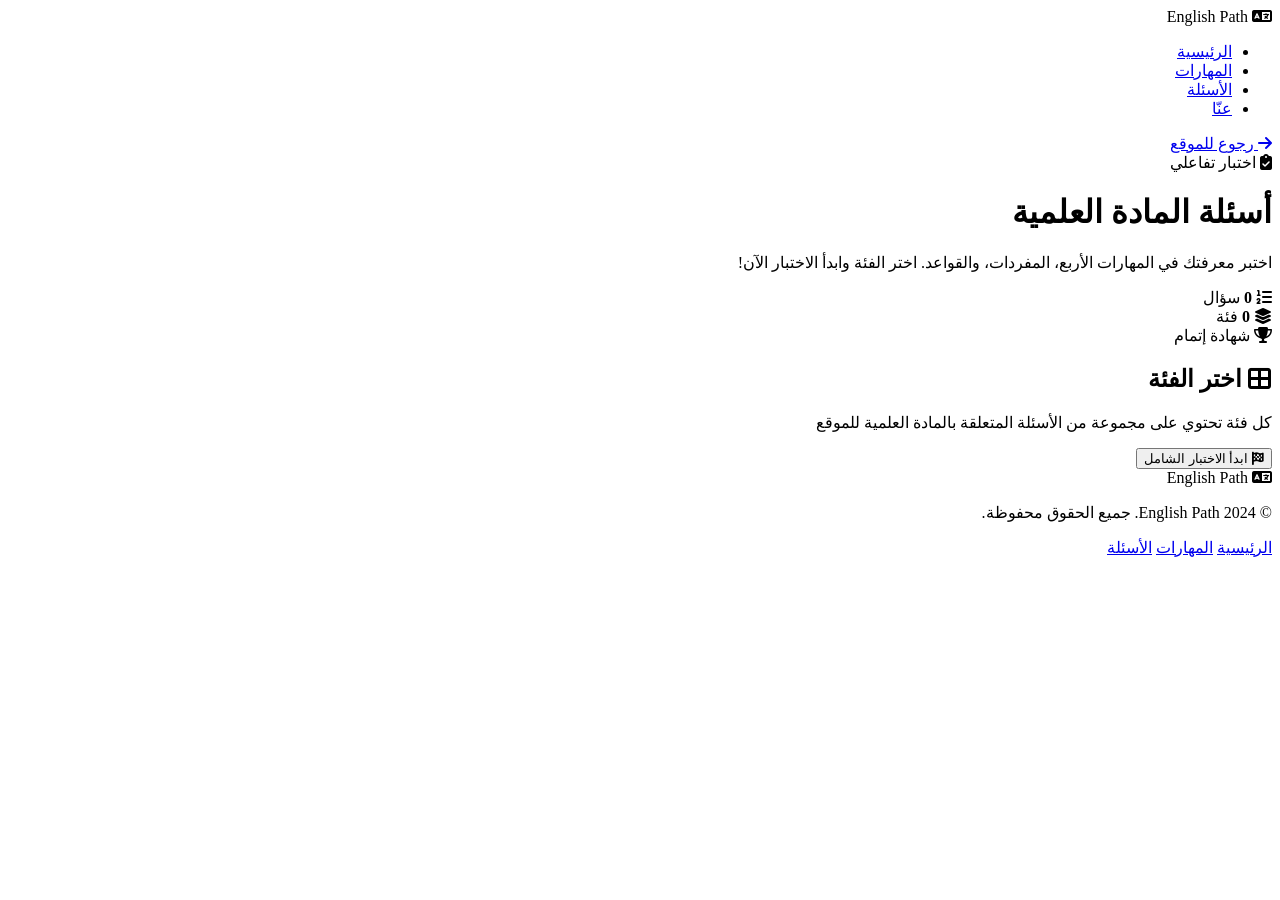
==== questions.html @ 17fed133 "Update questions.html" ====
<!DOCTYPE html>
<html lang="ar" dir="rtl">
<head>
  <meta charset="UTF-8">
  <meta name="viewport" content="width=device-width, initial-scale=1.0">
  <title>أسئلة المادة العلمية - English Path</title>
  <link href="https://fonts.googleapis.com/css2?family=Poppins:wght@300;400;500;600;700&family=Noto+Naskh+Arabic:wght@400;700&display=swap" rel="stylesheet">
  <link rel="stylesheet" href="https://cdnjs.cloudflare.com/ajax/libs/font-awesome/6.4.0/css/all.min.css">
  <link rel="stylesheet" href="questions.css">
</head>
<body>
  <!-- Navigation -->
  <nav class="navbar">
    <div class="logo">
      <i class="fas fa-language"></i>
      <span>English Path</span>
    </div>
    <ul class="nav-links">
      <li><a href="index.html">الرئيسية</a></li>
      <li><a href="index.html#skills">المهارات</a></li>
      <li><a href="questions.html" class="active">الأسئلة</a></li>
      <li><a href="index.html#about">عنّا</a></li>
    </ul>
    <a href="index.html" class="btn-back"><i class="fas fa-arrow-right"></i> رجوع للموقع</a>
  </nav>

  <!-- Page Header -->
  <header class="quiz-hero">
    <div class="quiz-hero-content">
      <span class="hero-badge"><i class="fas fa-clipboard-check"></i> اختبار تفاعلي</span>
      <h1>أسئلة <span class="highlight">المادة العلمية</span></h1>
      <p>اختبر معرفتك في المهارات الأربع، المفردات، والقواعد. اختر الفئة وابدأ الاختبار الآن!</p>
      <div class="hero-stats">
        <div class="stat">
          <i class="fas fa-list-ol"></i>
          <span><strong id="totalQuestionsHeader">0</strong> سؤال</span>
        </div>
        <div class="stat">
          <i class="fas fa-layer-group"></i>
          <span><strong id="totalCategoriesHeader">0</strong> فئة</span>
        </div>
        <div class="stat">
          <i class="fas fa-trophy"></i>
          <span>شهادة إتمام</span>
        </div>
      </div>
    </div>
  </header>

  <!-- Category Selection -->
  <section class="category-section" id="categorySection">
    <div class="section-header">
      <h2><i class="fas fa-th-large"></i> اختر الفئة</h2>
      <p>كل فئة تحتوي على مجموعة من الأسئلة المتعلقة بالمادة العلمية للموقع</p>
    </div>
    <div class="categories-grid" id="categoriesGrid">
      <!-- Categories will be generated by JavaScript -->
    </div>
    <div class="category-actions">
      <button class="btn-all" id="startAllBtn">
        <i class="fas fa-flag-checkered"></i> ابدأ الاختبار الشامل
      </button>
    </div>
  </section>

  <!-- Quiz Section -->
  <section class="quiz-section" id="quizSection" style="display: none;">
    <div class="quiz-container">
      <!-- Quiz Header -->
      <div class="quiz-header">
        <div class="quiz-info">
          <span class="category-tag" id="currentCategory"><i class="fas fa-book"></i> القراءة</span>
          <span class="question-counter">السؤال <strong id="currentQuestionNum">1</strong> من <strong id="totalQuestionsNum">1</strong></span>
        </div>
        <div class="quiz-progress-wrap">
          <div class="quiz-progress">
            <div class="quiz-progress-bar" id="quizProgressBar"></div>
          </div>
          <span class="score-live"><i class="fas fa-star"></i> <span id="liveScore">0</span></span>
        </div>
      </div>

      <!-- Question Card -->
      <div class="question-card">
        <h3 class="question-text" id="questionText"></h3>
        <div class="answers" id="answersContainer"></div>
      </div>

      <!-- Navigation Buttons -->
      <div class="quiz-nav">
        <button class="btn-prev" id="prevBtn" disabled><i class="fas fa-chevron-right"></i> السابق</button>
        <button class="btn-next" id="nextBtn">التالي <i class="fas fa-chevron-left"></i></button>
      </div>
    </div>
  </section>

  <!-- Results Section -->
  <section class="results-section" id="resultsSection" style="display: none;">
    <div class="results-card">
      <div class="results-icon" id="resultsIcon">
        <i class="fas fa-trophy"></i>
      </div>
      <h2 id="resultsTitle">أحسنت!</h2>
      <p id="resultsMessage"></p>
      <div class="results-score">
        <div class="score-circle">
          <span id="resultsPercent">0</span><small>%</small>
        </div>
        <div class="score-details">
          <p><i class="fas fa-check-circle"></i> إجابات صحيحة: <strong id="correctCount">0</strong></p>
          <p><i class="fas fa-times-circle"></i> إجابات خاطئة: <strong id="wrongCount">0</strong></p>
          <p><i class="fas fa-list"></i> المجموع: <strong id="totalCount">0</strong></p>
        </div>
      </div>
      <div class="results-actions">
        <button class="btn-retry" id="retryBtn"><i class="fas fa-redo"></i> إعادة المحاولة</button>
        <button class="btn-home" id="homeBtn"><i class="fas fa-home"></i> كل الفئات</button>
      </div>
    </div>
  </section>

  <!-- Review Section -->
  <section class="review-section" id="reviewSection" style="display: none;">
    <div class="section-header">
      <h2><i class="fas fa-search"></i> مراجعة الإجابات</h2>
      <p>راجع إجاباتك وتعلّم من الأخطاء</p>
    </div>
    <div class="review-list" id="reviewList"></div>
  </section>

  <!-- Footer -->
  <footer>
    <div class="footer-content">
      <div class="footer-logo">
        <i class="fas fa-language"></i>
        <span>English Path</span>
      </div>
      <p>&copy; 2024 English Path. جميع الحقوق محفوظة.</p>
      <div class="footer-links">
        <a href="index.html">الرئيسية</a>
        <a href="index.html#skills">المهارات</a>
        <a href="questions.html">الأسئلة</a>
      </div>
    </div>
  </footer>

  <script src="questions.js"></script>
</body>
</html>
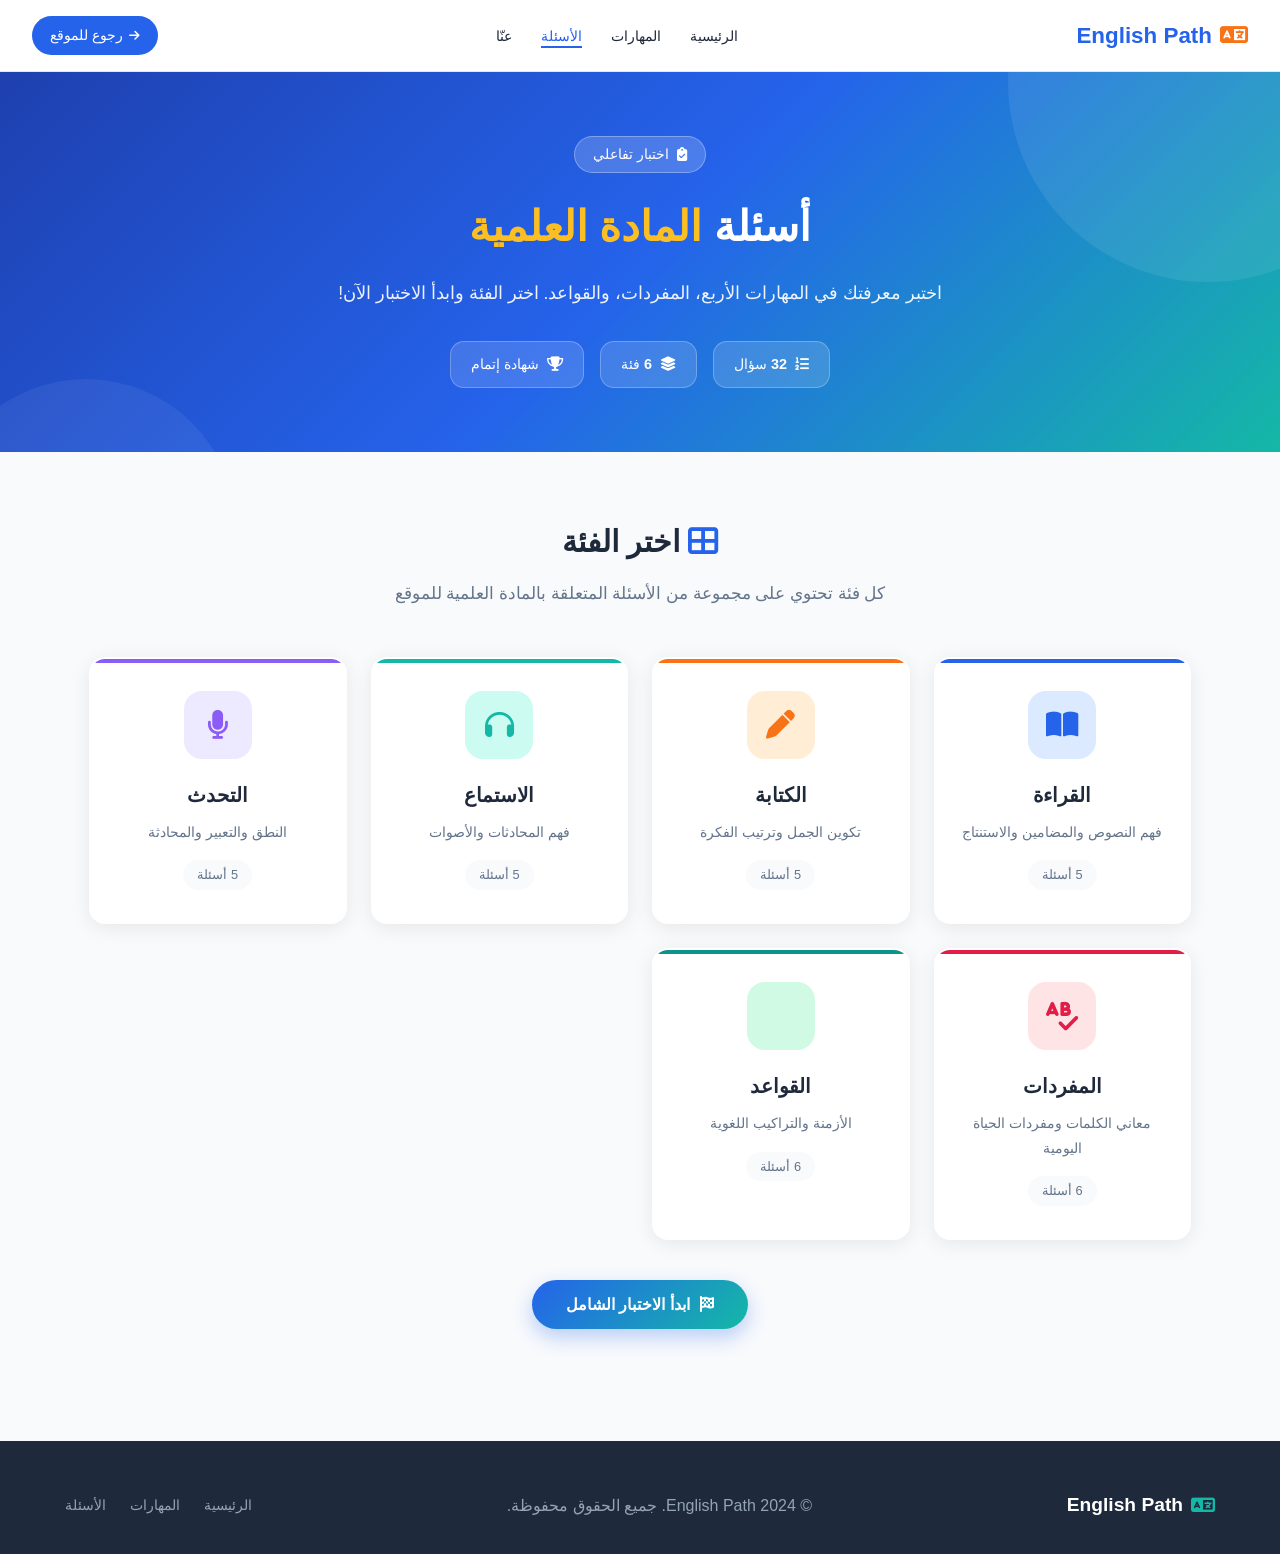
==== commit 4a7604c4: "PWA offline + install popup (2026-10-17): questions.html" ====
--- a/questions.html
+++ b/questions.html
@@ -7,6 +7,15 @@
   <link href="https://fonts.googleapis.com/css2?family=Poppins:wght@300;400;500;600;700&family=Noto+Naskh+Arabic:wght@400;700&display=swap" rel="stylesheet">
   <link rel="stylesheet" href="https://cdnjs.cloudflare.com/ajax/libs/font-awesome/6.4.0/css/all.min.css">
   <link rel="stylesheet" href="questions.css">
+  <!-- PWA / installable app (added 2026-10-17) -->
+  <link rel="manifest" href="manifest.json">
+  <meta name="theme-color" content="#2563eb">
+  <link rel="icon" type="image/png" sizes="32x32" href="icons/favicon-32.png">
+  <link rel="apple-touch-icon" href="icons/apple-touch-icon.png">
+  <meta name="mobile-web-app-capable" content="yes">
+  <meta name="apple-mobile-web-app-capable" content="yes">
+  <meta name="apple-mobile-web-app-title" content="English Path">
+  <meta name="apple-mobile-web-app-status-bar-style" content="black-translucent">
 </head>
 <body>
   <!-- Navigation -->
@@ -145,5 +154,6 @@
   </footer>
 
   <script src="questions.js"></script>
+  <script src="pwa.js" defer></script>
 </body>
 </html>
--- a/questions.css
+++ b/questions.css
@@ -0,0 +1,1023 @@
+:root {
+  --primary-color: #2563eb;
+  --primary-dark: #1e40af;
+  --primary-light: #dbeafe;
+  --secondary-color: #14b8a6;
+  --accent-color: #f97316;
+  --text-color: #1e293b;
+  --text-light: #64748b;
+  --bg-light: #f8fafc;
+  --white: #ffffff;
+  --card-bg: #ffffff;
+  --success: #16a34a;
+  --danger: #dc2626;
+  --shadow: 0 4px 20px rgba(0, 0, 0, 0.08);
+  --shadow-lg: 0 12px 30px rgba(0, 0, 0, 0.12);
+  --transition: 0.3s ease;
+  --radius: 16px;
+}
+
+* {
+  margin: 0;
+  padding: 0;
+  box-sizing: border-box;
+}
+
+html {
+  scroll-behavior: smooth;
+}
+
+body {
+  font-family: 'Noto Naskh Arabic', sans-serif;
+  direction: rtl;
+  color: var(--text-color);
+  background-color: var(--bg-light);
+  line-height: 1.7;
+}
+
+a {
+  text-decoration: none;
+  color: inherit;
+}
+
+ul {
+  list-style: none;
+}
+
+/* Navigation */
+.navbar {
+  position: sticky;
+  top: 0;
+  width: 100%;
+  background: rgba(255, 255, 255, 0.95);
+  backdrop-filter: blur(10px);
+  z-index: 1000;
+  padding: 1rem 2rem;
+  display: flex;
+  justify-content: space-between;
+  align-items: center;
+  border-bottom: 1px solid #e2e8f0;
+  gap: 1rem;
+  flex-wrap: wrap;
+}
+
+.logo {
+  display: flex;
+  align-items: center;
+  font-family: 'Poppins', sans-serif;
+  font-size: 1.4rem;
+  font-weight: 700;
+  color: var(--primary-color);
+}
+
+.logo i {
+  margin-left: 8px;
+  color: var(--accent-color);
+}
+
+.nav-links {
+  display: flex;
+  gap: 1.8rem;
+}
+
+.nav-links a {
+  font-family: 'Poppins', sans-serif;
+  font-size: 0.9rem;
+  font-weight: 500;
+  color: var(--text-color);
+  transition: var(--transition);
+  position: relative;
+  padding-bottom: 4px;
+}
+
+.nav-links a::after {
+  content: '';
+  position: absolute;
+  bottom: 0;
+  right: 0;
+  width: 0;
+  height: 2px;
+  background: var(--primary-color);
+  transition: var(--transition);
+}
+
+.nav-links a:hover::after,
+.nav-links a.active::after {
+  width: 100%;
+}
+
+.nav-links a.active {
+  color: var(--primary-color);
+}
+
+.btn-back {
+  display: inline-flex;
+  align-items: center;
+  gap: 6px;
+  padding: 8px 18px;
+  background: var(--primary-color);
+  color: var(--white);
+  border-radius: 25px;
+  font-family: 'Poppins', sans-serif;
+  font-size: 0.85rem;
+  font-weight: 500;
+  transition: var(--transition);
+}
+
+.btn-back:hover {
+  background: var(--primary-dark);
+  transform: translateY(-2px);
+}
+
+.btn-back i {
+  font-size: 0.75rem;
+}
+
+/* Quiz Hero */
+.quiz-hero {
+  background: linear-gradient(135deg, #1e40af 0%, #2563eb 50%, #14b8a6 100%);
+  color: var(--white);
+  padding: 4rem 2rem;
+  text-align: center;
+  position: relative;
+  overflow: hidden;
+}
+
+.quiz-hero::before {
+  content: '';
+  position: absolute;
+  top: -50%;
+  right: -10%;
+  width: 400px;
+  height: 400px;
+  background: rgba(255, 255, 255, 0.08);
+  border-radius: 50%;
+}
+
+.quiz-hero::after {
+  content: '';
+  position: absolute;
+  bottom: -60%;
+  left: -5%;
+  width: 300px;
+  height: 300px;
+  background: rgba(255, 255, 255, 0.06);
+  border-radius: 50%;
+}
+
+.quiz-hero-content {
+  position: relative;
+  z-index: 2;
+  max-width: 750px;
+  margin: 0 auto;
+}
+
+.hero-badge {
+  display: inline-flex;
+  align-items: center;
+  gap: 8px;
+  background: rgba(255, 255, 255, 0.18);
+  border: 1px solid rgba(255, 255, 255, 0.3);
+  padding: 6px 18px;
+  border-radius: 30px;
+  font-size: 0.85rem;
+  margin-bottom: 1.2rem;
+  font-family: 'Poppins', sans-serif;
+}
+
+.quiz-hero h1 {
+  font-family: 'Poppins', sans-serif;
+  font-size: 2.6rem;
+  font-weight: 700;
+  margin-bottom: 1rem;
+}
+
+.quiz-hero h1 .highlight {
+  color: #fbbf24;
+}
+
+.quiz-hero p {
+  font-size: 1.1rem;
+  opacity: 0.92;
+  margin-bottom: 2rem;
+}
+
+.hero-stats {
+  display: flex;
+  justify-content: center;
+  gap: 1rem;
+  flex-wrap: wrap;
+}
+
+.hero-stats .stat {
+  display: flex;
+  align-items: center;
+  gap: 8px;
+  background: rgba(255, 255, 255, 0.14);
+  border: 1px solid rgba(255, 255, 255, 0.25);
+  padding: 10px 20px;
+  border-radius: 14px;
+  font-size: 0.9rem;
+}
+
+.hero-stats .stat strong {
+  font-family: 'Poppins', sans-serif;
+}
+
+/* Section header */
+.section-header {
+  text-align: center;
+  margin-bottom: 3rem;
+}
+
+.section-header h2 {
+  font-family: 'Poppins', sans-serif;
+  font-size: 1.9rem;
+  font-weight: 600;
+  margin-bottom: 0.8rem;
+  color: var(--text-color);
+}
+
+.section-header h2 i {
+  color: var(--primary-color);
+}
+
+.section-header p {
+  color: var(--text-light);
+  font-size: 1.05rem;
+  max-width: 620px;
+  margin: 0 auto;
+}
+
+/* Category Section */
+.category-section {
+  max-width: 1150px;
+  margin: 0 auto;
+  padding: 4rem 1.5rem;
+}
+
+.categories-grid {
+  display: grid;
+  grid-template-columns: repeat(auto-fit, minmax(240px, 1fr));
+  gap: 1.5rem;
+}
+
+.category-card {
+  background: var(--card-bg);
+  border-radius: var(--radius);
+  padding: 2rem 1.5rem;
+  box-shadow: var(--shadow);
+  cursor: pointer;
+  transition: var(--transition);
+  border: 2px solid transparent;
+  position: relative;
+  overflow: hidden;
+  text-align: center;
+}
+
+.category-card::before {
+  content: '';
+  position: absolute;
+  top: 0;
+  right: 0;
+  left: 0;
+  height: 4px;
+  background: var(--cat-color, var(--primary-color));
+}
+
+.category-card:hover {
+  transform: translateY(-8px);
+  box-shadow: var(--shadow-lg);
+  border-color: var(--cat-color, var(--primary-color));
+}
+
+.category-icon {
+  width: 68px;
+  height: 68px;
+  border-radius: 18px;
+  display: flex;
+  align-items: center;
+  justify-content: center;
+  font-size: 1.8rem;
+  margin: 0 auto 1.2rem;
+  background: var(--cat-bg, var(--primary-light));
+  color: var(--cat-color, var(--primary-color));
+  transition: var(--transition);
+}
+
+.category-card:hover .category-icon {
+  transform: scale(1.1) rotate(-5deg);
+}
+
+.category-card h3 {
+  font-family: 'Poppins', sans-serif;
+  font-size: 1.25rem;
+  margin-bottom: 0.5rem;
+}
+
+.category-card p {
+  color: var(--text-light);
+  font-size: 0.9rem;
+  margin-bottom: 1rem;
+}
+
+.category-count {
+  display: inline-block;
+  background: var(--bg-light);
+  color: var(--text-light);
+  padding: 4px 14px;
+  border-radius: 20px;
+  font-size: 0.8rem;
+  font-family: 'Poppins', sans-serif;
+}
+
+.category-actions {
+  text-align: center;
+  margin-top: 2.5rem;
+}
+
+.btn-all {
+  display: inline-flex;
+  align-items: center;
+  gap: 10px;
+  padding: 15px 34px;
+  background: linear-gradient(135deg, var(--primary-color), var(--secondary-color));
+  color: var(--white);
+  border: none;
+  border-radius: 30px;
+  font-family: 'Poppins', sans-serif;
+  font-size: 1rem;
+  font-weight: 600;
+  cursor: pointer;
+  transition: var(--transition);
+  box-shadow: 0 8px 20px rgba(37, 99, 235, 0.3);
+}
+
+.btn-all:hover {
+  transform: translateY(-3px);
+  box-shadow: 0 12px 28px rgba(37, 99, 235, 0.4);
+}
+
+/* Quiz Section */
+.quiz-section {
+  max-width: 820px;
+  margin: 0 auto;
+  padding: 3rem 1.5rem;
+}
+
+.quiz-container {
+  background: var(--card-bg);
+  border-radius: var(--radius);
+  box-shadow: var(--shadow-lg);
+  padding: 2rem;
+}
+
+.quiz-header {
+  margin-bottom: 2rem;
+}
+
+.quiz-info {
+  display: flex;
+  justify-content: space-between;
+  align-items: center;
+  flex-wrap: wrap;
+  gap: 0.8rem;
+  margin-bottom: 1rem;
+}
+
+.category-tag {
+  display: inline-flex;
+  align-items: center;
+  gap: 8px;
+  background: var(--primary-light);
+  color: var(--primary-color);
+  padding: 6px 16px;
+  border-radius: 20px;
+  font-size: 0.85rem;
+  font-weight: 600;
+  font-family: 'Poppins', sans-serif;
+}
+
+.question-counter {
+  color: var(--text-light);
+  font-size: 0.9rem;
+}
+
+.question-counter strong {
+  color: var(--primary-color);
+  font-family: 'Poppins', sans-serif;
+}
+
+.quiz-progress-wrap {
+  display: flex;
+  align-items: center;
+  gap: 1rem;
+}
+
+.quiz-progress {
+  flex: 1;
+  height: 8px;
+  background: #e2e8f0;
+  border-radius: 5px;
+  overflow: hidden;
+}
+
+.quiz-progress-bar {
+  height: 100%;
+  width: 0;
+  background: linear-gradient(90deg, var(--primary-color), var(--secondary-color));
+  border-radius: 5px;
+  transition: width 0.4s ease;
+}
+
+.score-live {
+  display: inline-flex;
+  align-items: center;
+  gap: 5px;
+  color: var(--accent-color);
+  font-weight: 700;
+  font-family: 'Poppins', sans-serif;
+  font-size: 0.95rem;
+  white-space: nowrap;
+}
+
+/* Question Card */
+.question-card {
+  min-height: 260px;
+}
+
+.question-text {
+  font-size: 1.3rem;
+  font-weight: 600;
+  margin-bottom: 1.8rem;
+  line-height: 1.7;
+  color: var(--text-color);
+}
+
+.question-text .en {
+  font-family: 'Poppins', sans-serif;
+  direction: ltr;
+  display: inline-block;
+  color: var(--primary-dark);
+  background: var(--primary-light);
+  padding: 2px 10px;
+  border-radius: 8px;
+  margin: 0 3px;
+}
+
+.answers {
+  display: flex;
+  flex-direction: column;
+  gap: 0.9rem;
+}
+
+.answer-option {
+  display: flex;
+  align-items: center;
+  gap: 14px;
+  padding: 1rem 1.2rem;
+  background: var(--bg-light);
+  border: 2px solid #e2e8f0;
+  border-radius: 14px;
+  cursor: pointer;
+  transition: var(--transition);
+  font-size: 1rem;
+  text-align: right;
+  width: 100%;
+  font-family: inherit;
+  color: var(--text-color);
+}
+
+.answer-option:hover:not(.disabled) {
+  border-color: var(--primary-color);
+  background: #eff6ff;
+  transform: translateX(-5px);
+}
+
+.answer-option .opt-letter {
+  display: flex;
+  align-items: center;
+  justify-content: center;
+  width: 34px;
+  height: 34px;
+  min-width: 34px;
+  border-radius: 50%;
+  background: var(--white);
+  border: 2px solid #cbd5e1;
+  font-family: 'Poppins', sans-serif;
+  font-weight: 600;
+  font-size: 0.9rem;
+  color: var(--text-light);
+  transition: var(--transition);
+}
+
+.answer-option .opt-text {
+  flex: 1;
+}
+
+.answer-option .opt-text.en {
+  font-family: 'Poppins', sans-serif;
+  direction: ltr;
+  text-align: left;
+}
+
+.answer-option.selected {
+  border-color: var(--primary-color);
+  background: #eff6ff;
+}
+
+.answer-option.selected .opt-letter {
+  background: var(--primary-color);
+  border-color: var(--primary-color);
+  color: var(--white);
+}
+
+.answer-option.correct {
+  border-color: var(--success);
+  background: #f0fdf4;
+}
+
+.answer-option.correct .opt-letter {
+  background: var(--success);
+  border-color: var(--success);
+  color: var(--white);
+}
+
+.answer-option.wrong {
+  border-color: var(--danger);
+  background: #fef2f2;
+}
+
+.answer-option.wrong .opt-letter {
+  background: var(--danger);
+  border-color: var(--danger);
+  color: var(--white);
+}
+
+.answer-option.disabled {
+  cursor: default;
+}
+
+.answer-option .opt-icon {
+  margin-right: auto;
+  font-size: 1.1rem;
+}
+
+.answer-option.correct .opt-icon {
+  color: var(--success);
+}
+
+.answer-option.wrong .opt-icon {
+  color: var(--danger);
+}
+
+/* Quiz Nav */
+.quiz-nav {
+  display: flex;
+  justify-content: space-between;
+  margin-top: 2rem;
+  gap: 1rem;
+}
+
+.btn-prev, .btn-next {
+  display: inline-flex;
+  align-items: center;
+  gap: 8px;
+  padding: 12px 26px;
+  border-radius: 25px;
+  border: none;
+  font-family: 'Poppins', sans-serif;
+  font-size: 0.95rem;
+  font-weight: 600;
+  cursor: pointer;
+  transition: var(--transition);
+}
+
+.btn-prev {
+  background: var(--bg-light);
+  color: var(--text-color);
+  border: 2px solid #e2e8f0;
+}
+
+.btn-prev:hover:not(:disabled) {
+  background: #e2e8f0;
+}
+
+.btn-prev:disabled {
+  opacity: 0.45;
+  cursor: not-allowed;
+}
+
+.btn-next {
+  background: var(--primary-color);
+  color: var(--white);
+  margin-right: auto;
+}
+
+.btn-next:hover {
+  background: var(--primary-dark);
+  transform: translateY(-2px);
+}
+
+.btn-next.finish {
+  background: var(--success);
+}
+
+.btn-next.finish:hover {
+  background: #15803d;
+}
+
+/* Results Section */
+.results-section {
+  max-width: 720px;
+  margin: 0 auto;
+  padding: 3rem 1.5rem;
+}
+
+.results-card {
+  background: var(--card-bg);
+  border-radius: var(--radius);
+  box-shadow: var(--shadow-lg);
+  padding: 3rem 2rem;
+  text-align: center;
+  animation: popIn 0.5s ease;
+}
+
+@keyframes popIn {
+  0% { transform: scale(0.9); opacity: 0; }
+  100% { transform: scale(1); opacity: 1; }
+}
+
+.results-icon {
+  width: 90px;
+  height: 90px;
+  border-radius: 50%;
+  display: flex;
+  align-items: center;
+  justify-content: center;
+  font-size: 2.5rem;
+  margin: 0 auto 1.5rem;
+  color: var(--white);
+  background: linear-gradient(135deg, #fbbf24, #f97316);
+}
+
+.results-icon.good {
+  background: linear-gradient(135deg, #34d399, #14b8a6);
+}
+
+.results-icon.low {
+  background: linear-gradient(135deg, #f87171, #dc2626);
+}
+
+.results-card h2 {
+  font-family: 'Poppins', sans-serif;
+  font-size: 1.8rem;
+  margin-bottom: 0.8rem;
+}
+
+.results-card > p {
+  color: var(--text-light);
+  margin-bottom: 2rem;
+}
+
+.results-score {
+  display: flex;
+  align-items: center;
+  justify-content: center;
+  gap: 2.5rem;
+  flex-wrap: wrap;
+  margin-bottom: 2rem;
+}
+
+.score-circle {
+  width: 130px;
+  height: 130px;
+  border-radius: 50%;
+  display: flex;
+  align-items: baseline;
+  justify-content: center;
+  background: conic-gradient(var(--primary-color) 0deg, var(--primary-color) 0deg, #e2e8f0 0deg);
+  position: relative;
+  transition: background 0.6s ease;
+}
+
+.score-circle::before {
+  content: '';
+  position: absolute;
+  inset: 12px;
+  background: var(--white);
+  border-radius: 50%;
+}
+
+.score-circle span {
+  position: relative;
+  z-index: 2;
+  font-family: 'Poppins', sans-serif;
+  font-size: 2.4rem;
+  font-weight: 700;
+  color: var(--primary-color);
+  align-self: center;
+}
+
+.score-circle small {
+  position: relative;
+  z-index: 2;
+  font-family: 'Poppins', sans-serif;
+  font-size: 1.1rem;
+  color: var(--text-light);
+  align-self: center;
+  margin-top: 6px;
+}
+
+.score-details {
+  text-align: right;
+}
+
+.score-details p {
+  display: flex;
+  align-items: center;
+  gap: 10px;
+  margin-bottom: 0.7rem;
+  font-size: 0.95rem;
+  color: var(--text-light);
+}
+
+.score-details p i {
+  width: 20px;
+}
+
+.score-details p:nth-child(1) i { color: var(--success); }
+.score-details p:nth-child(2) i { color: var(--danger); }
+.score-details p:nth-child(3) i { color: var(--primary-color); }
+
+.score-details strong {
+  color: var(--text-color);
+  font-family: 'Poppins', sans-serif;
+}
+
+.results-actions {
+  display: flex;
+  gap: 1rem;
+  justify-content: center;
+  flex-wrap: wrap;
+}
+
+.btn-retry, .btn-home {
+  display: inline-flex;
+  align-items: center;
+  gap: 8px;
+  padding: 12px 28px;
+  border-radius: 25px;
+  border: none;
+  font-family: 'Poppins', sans-serif;
+  font-size: 0.95rem;
+  font-weight: 600;
+  cursor: pointer;
+  transition: var(--transition);
+}
+
+.btn-retry {
+  background: var(--primary-color);
+  color: var(--white);
+}
+
+.btn-retry:hover {
+  background: var(--primary-dark);
+  transform: translateY(-2px);
+}
+
+.btn-home {
+  background: var(--bg-light);
+  color: var(--text-color);
+  border: 2px solid #e2e8f0;
+}
+
+.btn-home:hover {
+  background: #e2e8f0;
+}
+
+/* Review Section */
+.review-section {
+  max-width: 820px;
+  margin: 0 auto;
+  padding: 3rem 1.5rem;
+}
+
+.review-list {
+  display: flex;
+  flex-direction: column;
+  gap: 1.2rem;
+}
+
+.review-item {
+  background: var(--card-bg);
+  border-radius: var(--radius);
+  padding: 1.5rem;
+  box-shadow: var(--shadow);
+  border-right: 4px solid var(--success);
+}
+
+.review-item.wrong {
+  border-right-color: var(--danger);
+}
+
+.review-head {
+  display: flex;
+  align-items: flex-start;
+  gap: 12px;
+  margin-bottom: 1rem;
+}
+
+.review-num {
+  width: 30px;
+  height: 30px;
+  min-width: 30px;
+  border-radius: 50%;
+  background: var(--bg-light);
+  display: flex;
+  align-items: center;
+  justify-content: center;
+  font-family: 'Poppins', sans-serif;
+  font-size: 0.85rem;
+  font-weight: 600;
+  color: var(--text-light);
+}
+
+.review-q {
+  font-weight: 600;
+  line-height: 1.6;
+}
+
+.review-answers {
+  display: flex;
+  flex-direction: column;
+  gap: 0.5rem;
+  margin-right: 42px;
+}
+
+.review-ans {
+  display: flex;
+  align-items: center;
+  gap: 8px;
+  font-size: 0.9rem;
+  padding: 6px 12px;
+  border-radius: 10px;
+  background: var(--bg-light);
+}
+
+.review-ans.correct {
+  background: #f0fdf4;
+  color: var(--success);
+}
+
+.review-ans.wrong {
+  background: #fef2f2;
+  color: var(--danger);
+}
+
+.review-ans .en {
+  font-family: 'Poppins', sans-serif;
+  direction: ltr;
+}
+
+/* Footer */
+footer {
+  background: var(--text-color);
+  color: #94a3b8;
+  padding: 3rem 2rem 2rem;
+  margin-top: 3rem;
+}
+
+.footer-content {
+  max-width: 1150px;
+  margin: 0 auto;
+  display: flex;
+  justify-content: space-between;
+  align-items: center;
+  flex-wrap: wrap;
+  gap: 1.5rem;
+}
+
+.footer-logo {
+  display: flex;
+  align-items: center;
+  font-family: 'Poppins', sans-serif;
+  font-size: 1.2rem;
+  font-weight: 700;
+  color: var(--white);
+}
+
+.footer-logo i {
+  margin-left: 8px;
+  color: var(--secondary-color);
+}
+
+.footer-links {
+  display: flex;
+  gap: 1.5rem;
+}
+
+.footer-links a {
+  font-size: 0.9rem;
+  transition: var(--transition);
+}
+
+.footer-links a:hover {
+  color: var(--secondary-color);
+}
+
+/* Animations */
+.fade-in {
+  animation: fadeIn 0.4s ease;
+}
+
+@keyframes fadeIn {
+  from { opacity: 0; transform: translateY(12px); }
+  to { opacity: 1; transform: translateY(0); }
+}
+
+/* Responsive */
+@media (max-width: 768px) {
+  .navbar {
+    padding: 0.9rem 1rem;
+    justify-content: center;
+  }
+
+  .nav-links {
+    order: 3;
+    width: 100%;
+    justify-content: center;
+    gap: 1.2rem;
+  }
+
+  .nav-links a {
+    font-size: 0.82rem;
+  }
+
+  .quiz-hero {
+    padding: 3rem 1.2rem;
+  }
+
+  .quiz-hero h1 {
+    font-size: 1.9rem;
+  }
+
+  .quiz-hero p {
+    font-size: 0.98rem;
+  }
+
+  .hero-stats .stat {
+    padding: 8px 14px;
+    font-size: 0.8rem;
+  }
+
+  .category-section,
+  .quiz-section,
+  .results-section,
+  .review-section {
+    padding: 2.5rem 1rem;
+  }
+
+  .quiz-container {
+    padding: 1.4rem;
+  }
+
+  .question-text {
+    font-size: 1.1rem;
+  }
+
+  .answer-option {
+    font-size: 0.92rem;
+    padding: 0.85rem 1rem;
+    gap: 10px;
+  }
+
+  .results-score {
+    gap: 1.5rem;
+  }
+
+  .score-details {
+    text-align: center;
+  }
+
+  .btn-prev, .btn-next {
+    padding: 11px 18px;
+    font-size: 0.85rem;
+  }
+
+  .footer-content {
+    flex-direction: column;
+    text-align: center;
+  }
+}
+
+@media (max-width: 420px) {
+  .quiz-info {
+    flex-direction: column;
+    align-items: flex-start;
+  }
+
+  .btn-back span {
+    display: none;
+  }
+}
